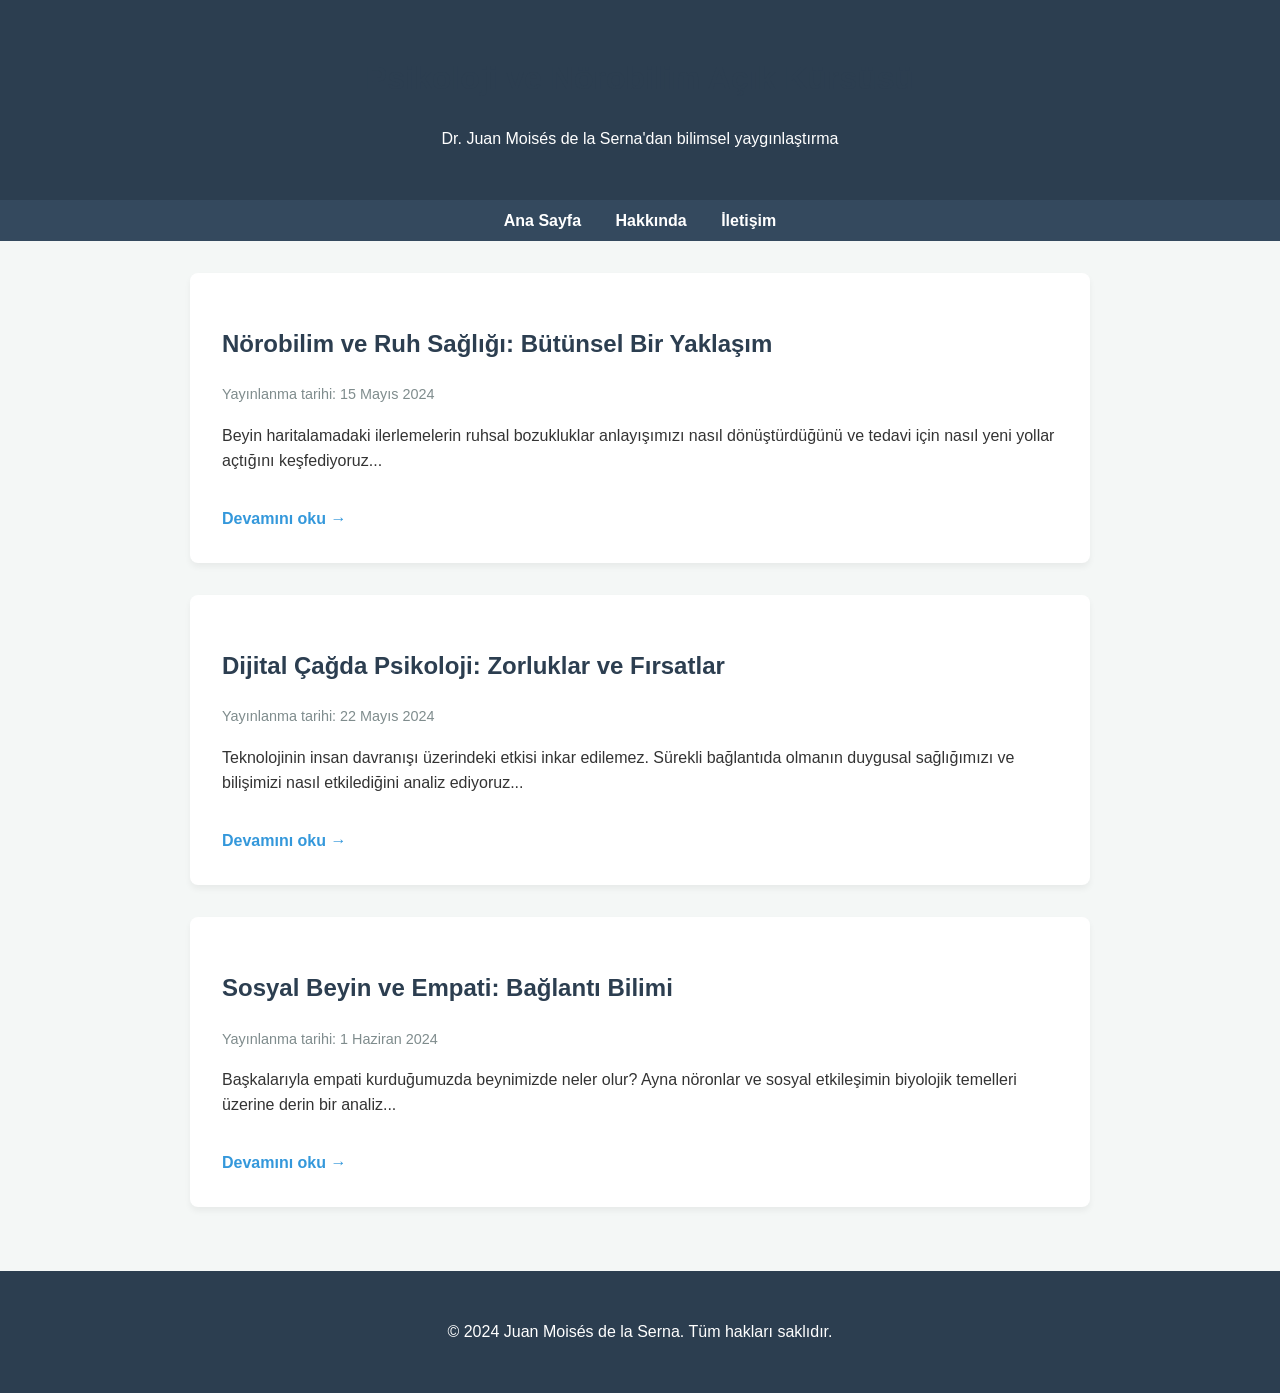
==== index.html @ e22c75d7 "Profesyonel Türkçe bilim blogu oluşturuldu ve iyileştirildi - Tüm depo dosyaları Türkçe'ye çevrildi " ====
<!DOCTYPE html>
<html lang="tr">
<head>
    <meta charset="UTF-8">
    <meta name="viewport" content="width=device-width, initial-scale=1.0">
    <title>Bilim Blogu - Juan Moisés de la Serna</title>
    <link rel="stylesheet" href="styles.css">
</head>
<body>
    <header>
        <h1>Psikoloji ve Nörobilim Açık Kürsüsü</h1>
        <p>Dr. Juan Moisés de la Serna'dan bilimsel yaygınlaştırma</p>
    </header>
    <nav>
        <a href="index.html">Ana Sayfa</a>
        <a href="hakkinda.html">Hakkında</a>
        <a href="iletisim.html">İletişim</a>
    </nav>
    <main>
        <section id="yazilar">
            <article class="card">
                <h2>Nörobilim ve Ruh Sağlığı: Bütünsel Bir Yaklaşım</h2>
                <p class="meta">Yayınlanma tarihi: 15 Mayıs 2024</p>
                <p>Beyin haritalamadaki ilerlemelerin ruhsal bozukluklar anlayışımızı nasıl dönüştürdüğünü ve tedavi için nasıl yeni yollar açtığını keşfediyoruz...</p>
                <a href="norobilim-ve-ruh-sagligi.html" class="post-link">Devamını oku &rarr;</a>
            </article>

            <article class="card">
                <h2>Dijital Çağda Psikoloji: Zorluklar ve Fırsatlar</h2>
                <p class="meta">Yayınlanma tarihi: 22 Mayıs 2024</p>
                <p>Teknolojinin insan davranışı üzerindeki etkisi inkar edilemez. Sürekli bağlantıda olmanın duygusal sağlığımızı ve bilişimizi nasıl etkilediğini analiz ediyoruz...</p>
                <a href="dijital-cagda-psikoloji.html" class="post-link">Devamını oku &rarr;</a>
            </article>

            <article class="card">
                <h2>Sosyal Beyin ve Empati: Bağlantı Bilimi</h2>
                <p class="meta">Yayınlanma tarihi: 1 Haziran 2024</p>
                <p>Başkalarıyla empati kurduğumuzda beynimizde neler olur? Ayna nöronlar ve sosyal etkileşimin biyolojik temelleri üzerine derin bir analiz...</p>
                <a href="sosyal-beyin-ve-empati.html" class="post-link">Devamını oku &rarr;</a>
            </article>
        </section>
    </main>
    <footer>
        <p>&copy; 2024 Juan Moisés de la Serna. Tüm hakları saklıdır.</p>
    </footer>
</body>
</html>
---- styles.css ----
:root {
    --primary-color: #2c3e50;
    --secondary-color: #34495e;
    --accent-color: #3498db;
    --text-color: #333;
    --bg-color: #f4f7f6;
    --white: #ffffff;
}

body {
    font-family: 'Segoe UI', Tahoma, Geneva, Verdana, sans-serif;
    line-height: 1.6;
    color: var(--text-color);
    background-color: var(--bg-color);
    margin: 0;
    padding: 0;
}

header {
    background: var(--primary-color);
    color: var(--white);
    padding: 2rem 0;
    text-align: center;
    box-shadow: 0 2px 5px rgba(0,0,0,0.1);
}

nav {
    background: var(--secondary-color);
    color: var(--white);
    padding: 0.5rem 0;
    text-align: center;
    position: sticky;
    top: 0;
    z-index: 1000;
}

nav a {
    color: var(--white);
    text-decoration: none;
    margin: 0 15px;
    font-weight: bold;
    transition: color 0.3s;
}

nav a:hover {
    color: var(--accent-color);
}

main {
    max-width: 900px;
    margin: 2rem auto;
    padding: 0 20px;
}

.card {
    background: var(--white);
    padding: 2rem;
    margin-bottom: 2rem;
    border-radius: 8px;
    box-shadow: 0 4px 6px rgba(0,0,0,0.05);
    transition: transform 0.3s;
}

.card:hover {
    transform: translateY(-5px);
}

h1, h2, h3 {
    color: var(--primary-color);
}

.post-link {
    display: inline-block;
    margin-top: 1rem;
    color: var(--accent-color);
    text-decoration: none;
    font-weight: bold;
}

.post-link:hover {
    text-decoration: underline;
}

footer {
    background: var(--primary-color);
    color: var(--white);
    text-align: center;
    padding: 2rem 0;
    margin-top: 4rem;
}

.meta {
    font-size: 0.9rem;
    color: #7f8c8d;
    margin-bottom: 1rem;
}

img {
    max-width: 100%;
    height: auto;
    border-radius: 4px;
}

@media (max-width: 600px) {
    nav a {
        display: block;
        margin: 10px 0;
    }
}
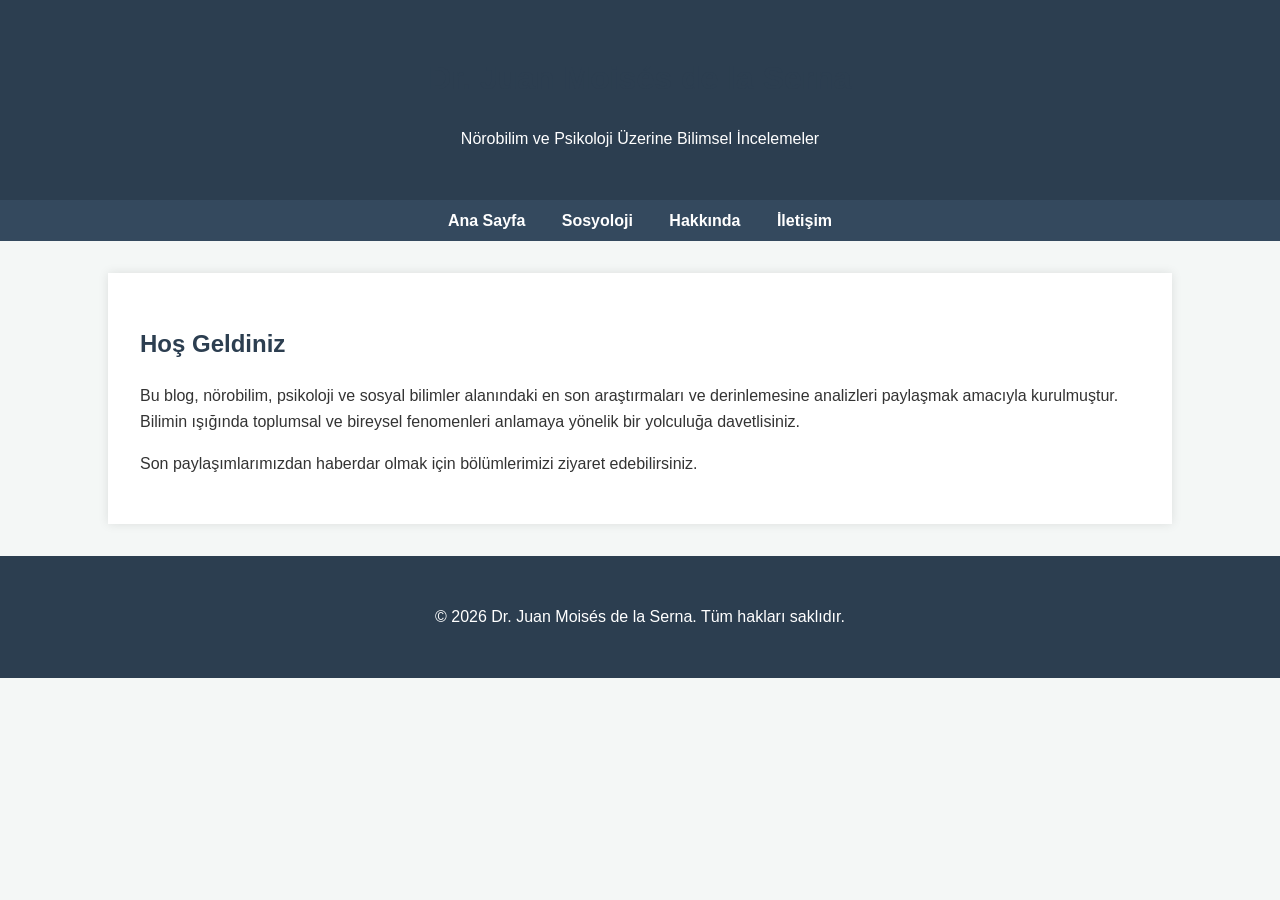
==== commit a0a20578: "feat: add interactive sociology animation and detailed blog post - Implemented a dynamic "Social Net" ====
--- a/index.html
+++ b/index.html
@@ -3,45 +3,29 @@
 <head>
     <meta charset="UTF-8">
     <meta name="viewport" content="width=device-width, initial-scale=1.0">
-    <title>Bilim Blogu - Juan Moisés de la Serna</title>
-    <link rel="stylesheet" href="styles.css">
+    <title>Dr. Juan Moisés de la Serna - Bilim Blogu</title>
+    <link rel="stylesheet" href="style.css">
 </head>
 <body>
     <header>
-        <h1>Psikoloji ve Nörobilim Açık Kürsüsü</h1>
-        <p>Dr. Juan Moisés de la Serna'dan bilimsel yaygınlaştırma</p>
+        <h1>Dr. Juan Moisés de la Serna</h1>
+        <p>Nörobilim ve Psikoloji Üzerine Bilimsel İncelemeler</p>
     </header>
     <nav>
         <a href="index.html">Ana Sayfa</a>
+        <a href="sosyoloji.html">Sosyoloji</a>
         <a href="hakkinda.html">Hakkında</a>
         <a href="iletisim.html">İletişim</a>
     </nav>
     <main>
-        <section id="yazilar">
-            <article class="card">
-                <h2>Nörobilim ve Ruh Sağlığı: Bütünsel Bir Yaklaşım</h2>
-                <p class="meta">Yayınlanma tarihi: 15 Mayıs 2024</p>
-                <p>Beyin haritalamadaki ilerlemelerin ruhsal bozukluklar anlayışımızı nasıl dönüştürdüğünü ve tedavi için nasıl yeni yollar açtığını keşfediyoruz...</p>
-                <a href="norobilim-ve-ruh-sagligi.html" class="post-link">Devamını oku &rarr;</a>
-            </article>
-
-            <article class="card">
-                <h2>Dijital Çağda Psikoloji: Zorluklar ve Fırsatlar</h2>
-                <p class="meta">Yayınlanma tarihi: 22 Mayıs 2024</p>
-                <p>Teknolojinin insan davranışı üzerindeki etkisi inkar edilemez. Sürekli bağlantıda olmanın duygusal sağlığımızı ve bilişimizi nasıl etkilediğini analiz ediyoruz...</p>
-                <a href="dijital-cagda-psikoloji.html" class="post-link">Devamını oku &rarr;</a>
-            </article>
-
-            <article class="card">
-                <h2>Sosyal Beyin ve Empati: Bağlantı Bilimi</h2>
-                <p class="meta">Yayınlanma tarihi: 1 Haziran 2024</p>
-                <p>Başkalarıyla empati kurduğumuzda beynimizde neler olur? Ayna nöronlar ve sosyal etkileşimin biyolojik temelleri üzerine derin bir analiz...</p>
-                <a href="sosyal-beyin-ve-empati.html" class="post-link">Devamını oku &rarr;</a>
-            </article>
-        </section>
+        <article>
+            <h2>Hoş Geldiniz</h2>
+            <p>Bu blog, nörobilim, psikoloji ve sosyal bilimler alanındaki en son araştırmaları ve derinlemesine analizleri paylaşmak amacıyla kurulmuştur. Bilimin ışığında toplumsal ve bireysel fenomenleri anlamaya yönelik bir yolculuğa davetlisiniz.</p>
+            <p>Son paylaşımlarımızdan haberdar olmak için bölümlerimizi ziyaret edebilirsiniz.</p>
+        </article>
     </main>
     <footer>
-        <p>&copy; 2024 Juan Moisés de la Serna. Tüm hakları saklıdır.</p>
+        <p>&copy; 2026 Dr. Juan Moisés de la Serna. Tüm hakları saklıdır.</p>
     </footer>
 </body>
 </html>
--- a/style.css
+++ b/style.css
@@ -0,0 +1,84 @@
+:root {
+    --primary-color: #2c3e50;
+    --secondary-color: #34495e;
+    --accent-color: #3498db;
+    --background-color: #f4f7f6;
+    --text-color: #333;
+    --light-text: #666;
+    --white: #ffffff;
+}
+
+body {
+    font-family: 'Segoe UI', Tahoma, Geneva, Verdana, sans-serif;
+    line-height: 1.6;
+    color: var(--text-color);
+    background-color: var(--background-color);
+    margin: 0;
+    padding: 0;
+}
+
+header {
+    background-color: var(--primary-color);
+    color: var(--white);
+    padding: 2rem 0;
+    text-align: center;
+}
+
+nav {
+    background-color: var(--secondary-color);
+    padding: 0.5rem;
+    text-align: center;
+    position: sticky;
+    top: 0;
+    z-index: 1000;
+}
+
+nav a {
+    color: var(--white);
+    text-decoration: none;
+    margin: 0 1rem;
+    font-weight: bold;
+}
+
+nav a:hover {
+    color: var(--accent-color);
+}
+
+main {
+    max-width: 1000px;
+    margin: 2rem auto;
+    padding: 0 2rem;
+    background-color: var(--white);
+    box-shadow: 0 0 10px rgba(0,0,0,0.1);
+}
+
+article {
+    padding: 2rem 0;
+}
+
+h1, h2, h3 {
+    color: var(--primary-color);
+}
+
+footer {
+    text-align: center;
+    padding: 2rem 0;
+    background-color: var(--primary-color);
+    color: var(--white);
+    margin-top: 2rem;
+}
+
+/* Animation Container */
+#animation-container {
+    width: 100%;
+    height: 400px;
+    background-color: #000;
+    margin: 2rem 0;
+    position: relative;
+    overflow: hidden;
+    border-radius: 8px;
+}
+
+canvas {
+    display: block;
+}
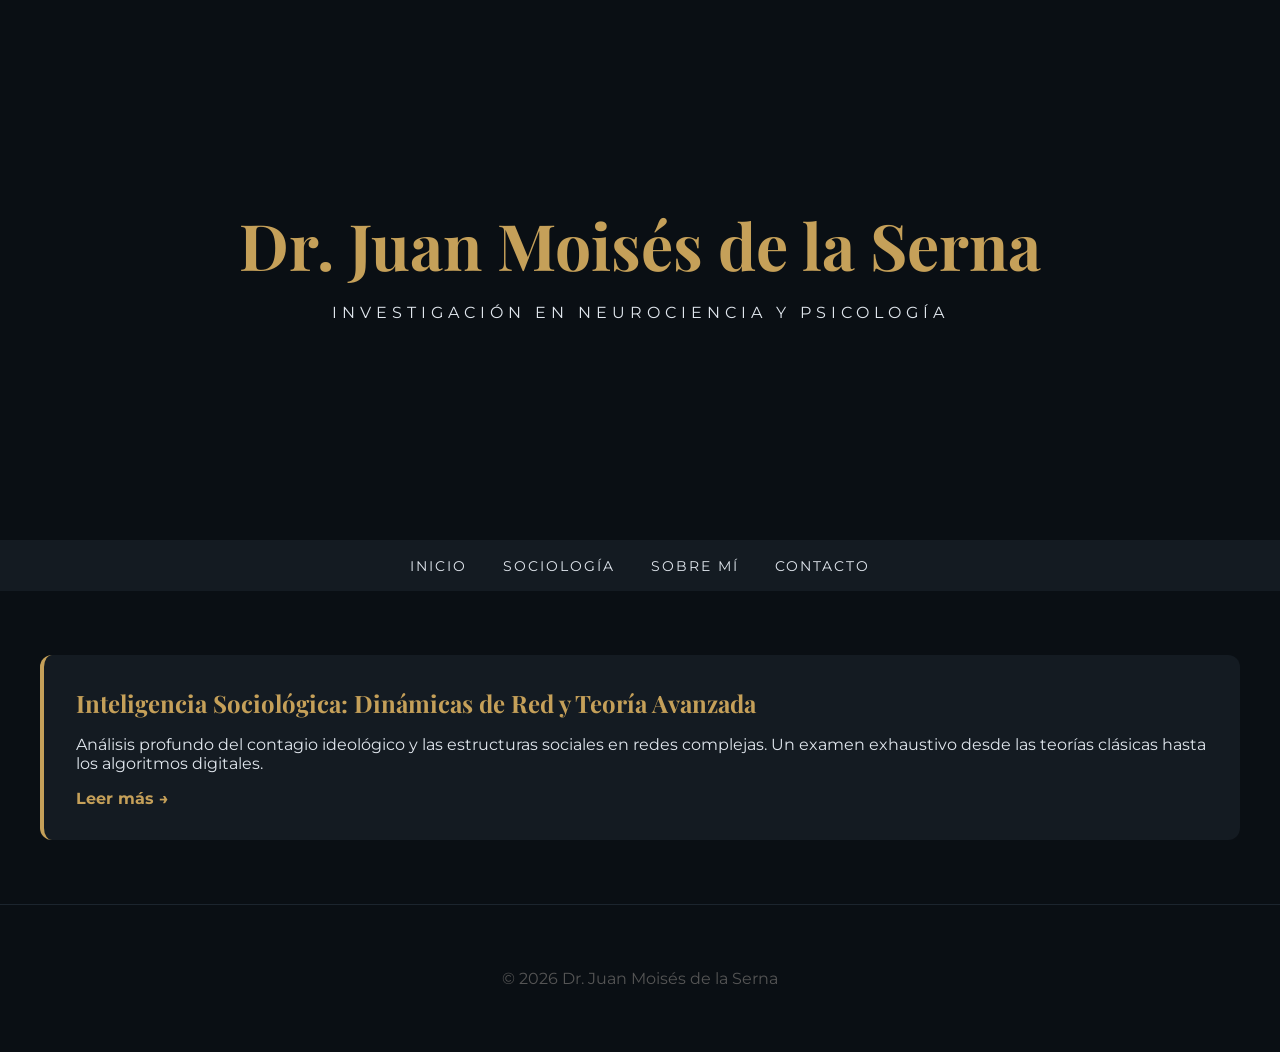
==== commit 99346e98: "Implementación de dashboard interactivo de sociología y localización completa al español Se ha desar" ====
--- a/index.html
+++ b/index.html
@@ -1,31 +1,45 @@
 <!DOCTYPE html>
-<html lang="tr">
+<html lang="es">
 <head>
     <meta charset="UTF-8">
     <meta name="viewport" content="width=device-width, initial-scale=1.0">
-    <title>Dr. Juan Moisés de la Serna - Bilim Blogu</title>
-    <link rel="stylesheet" href="style.css">
+    <title>Dr. Juan Moisés de la Serna - Blog de Ciencia e Investigación</title>
+    <link href="https://fonts.googleapis.com/css2?family=Montserrat:wght@300;600&family=Playfair+Display:wght@700;900&display=swap" rel="stylesheet">
+    <style>
+        :root { --primary: #c5a059; --bg: #0a0f14; --text: #e0e6ed; }
+        body { font-family: 'Montserrat', sans-serif; background: var(--bg); color: var(--text); margin: 0; padding: 0; }
+        header { height: 60vh; display: flex; flex-direction: column; justify-content: center; align-items: center; background: linear-gradient(rgba(10,15,20,0.8), rgba(10,15,20,0.8)), url('https://images.unsplash.com/photo-1451187580459-43490279c0fa?auto=format&fit=crop&q=80&w=2072'); background-size: cover; text-align: center; }
+        h1 { font-family: 'Playfair Display', serif; font-size: 4rem; color: var(--primary); margin: 0; }
+        nav { padding: 1rem; text-align: center; background: #141b22; }
+        nav a { color: var(--text); margin: 0 1rem; text-decoration: none; text-transform: uppercase; letter-spacing: 2px; font-size: 0.9rem; }
+        nav a:hover { color: var(--primary); }
+        .container { max-width: 1200px; margin: 4rem auto; padding: 0 2rem; }
+        .post-card { background: #141b22; padding: 2rem; border-radius: 12px; border-left: 4px solid var(--primary); margin-bottom: 2rem; transition: 0.3s; cursor: pointer; display: block; text-decoration: none; color: inherit; }
+        .post-card:hover { transform: translateX(10px); background: #1c252e; }
+        .post-card h2 { font-family: 'Playfair Display', serif; margin: 0 0 1rem 0; color: var(--primary); }
+        footer { padding: 4rem; text-align: center; border-top: 1px solid #1c252e; color: #555; }
+    </style>
 </head>
 <body>
     <header>
         <h1>Dr. Juan Moisés de la Serna</h1>
-        <p>Nörobilim ve Psikoloji Üzerine Bilimsel İncelemeler</p>
+        <p style="letter-spacing: 5px; text-transform: uppercase; margin-top: 1rem;">Investigación en Neurociencia y Psicología</p>
     </header>
     <nav>
-        <a href="index.html">Ana Sayfa</a>
-        <a href="sosyoloji.html">Sosyoloji</a>
-        <a href="hakkinda.html">Hakkında</a>
-        <a href="iletisim.html">İletişim</a>
+        <a href="index.html">Inicio</a>
+        <a href="sociologia.html">Sociología</a>
+        <a href="sobre-mi.html">Sobre mí</a>
+        <a href="contacto.html">Contacto</a>
     </nav>
-    <main>
-        <article>
-            <h2>Hoş Geldiniz</h2>
-            <p>Bu blog, nörobilim, psikoloji ve sosyal bilimler alanındaki en son araştırmaları ve derinlemesine analizleri paylaşmak amacıyla kurulmuştur. Bilimin ışığında toplumsal ve bireysel fenomenleri anlamaya yönelik bir yolculuğa davetlisiniz.</p>
-            <p>Son paylaşımlarımızdan haberdar olmak için bölümlerimizi ziyaret edebilirsiniz.</p>
-        </article>
-    </main>
+    <div class="container">
+        <a href="sociologia.html" class="post-card">
+            <h2>Inteligencia Sociológica: Dinámicas de Red y Teoría Avanzada</h2>
+            <p>Análisis profundo del contagio ideológico y las estructuras sociales en redes complejas. Un examen exhaustivo desde las teorías clásicas hasta los algoritmos digitales.</p>
+            <span style="color: var(--primary); font-weight: bold; margin-top: 1rem; display: block;">Leer más →</span>
+        </a>
+    </div>
     <footer>
-        <p>&copy; 2026 Dr. Juan Moisés de la Serna. Tüm hakları saklıdır.</p>
+        &copy; 2026 Dr. Juan Moisés de la Serna
     </footer>
 </body>
 </html>
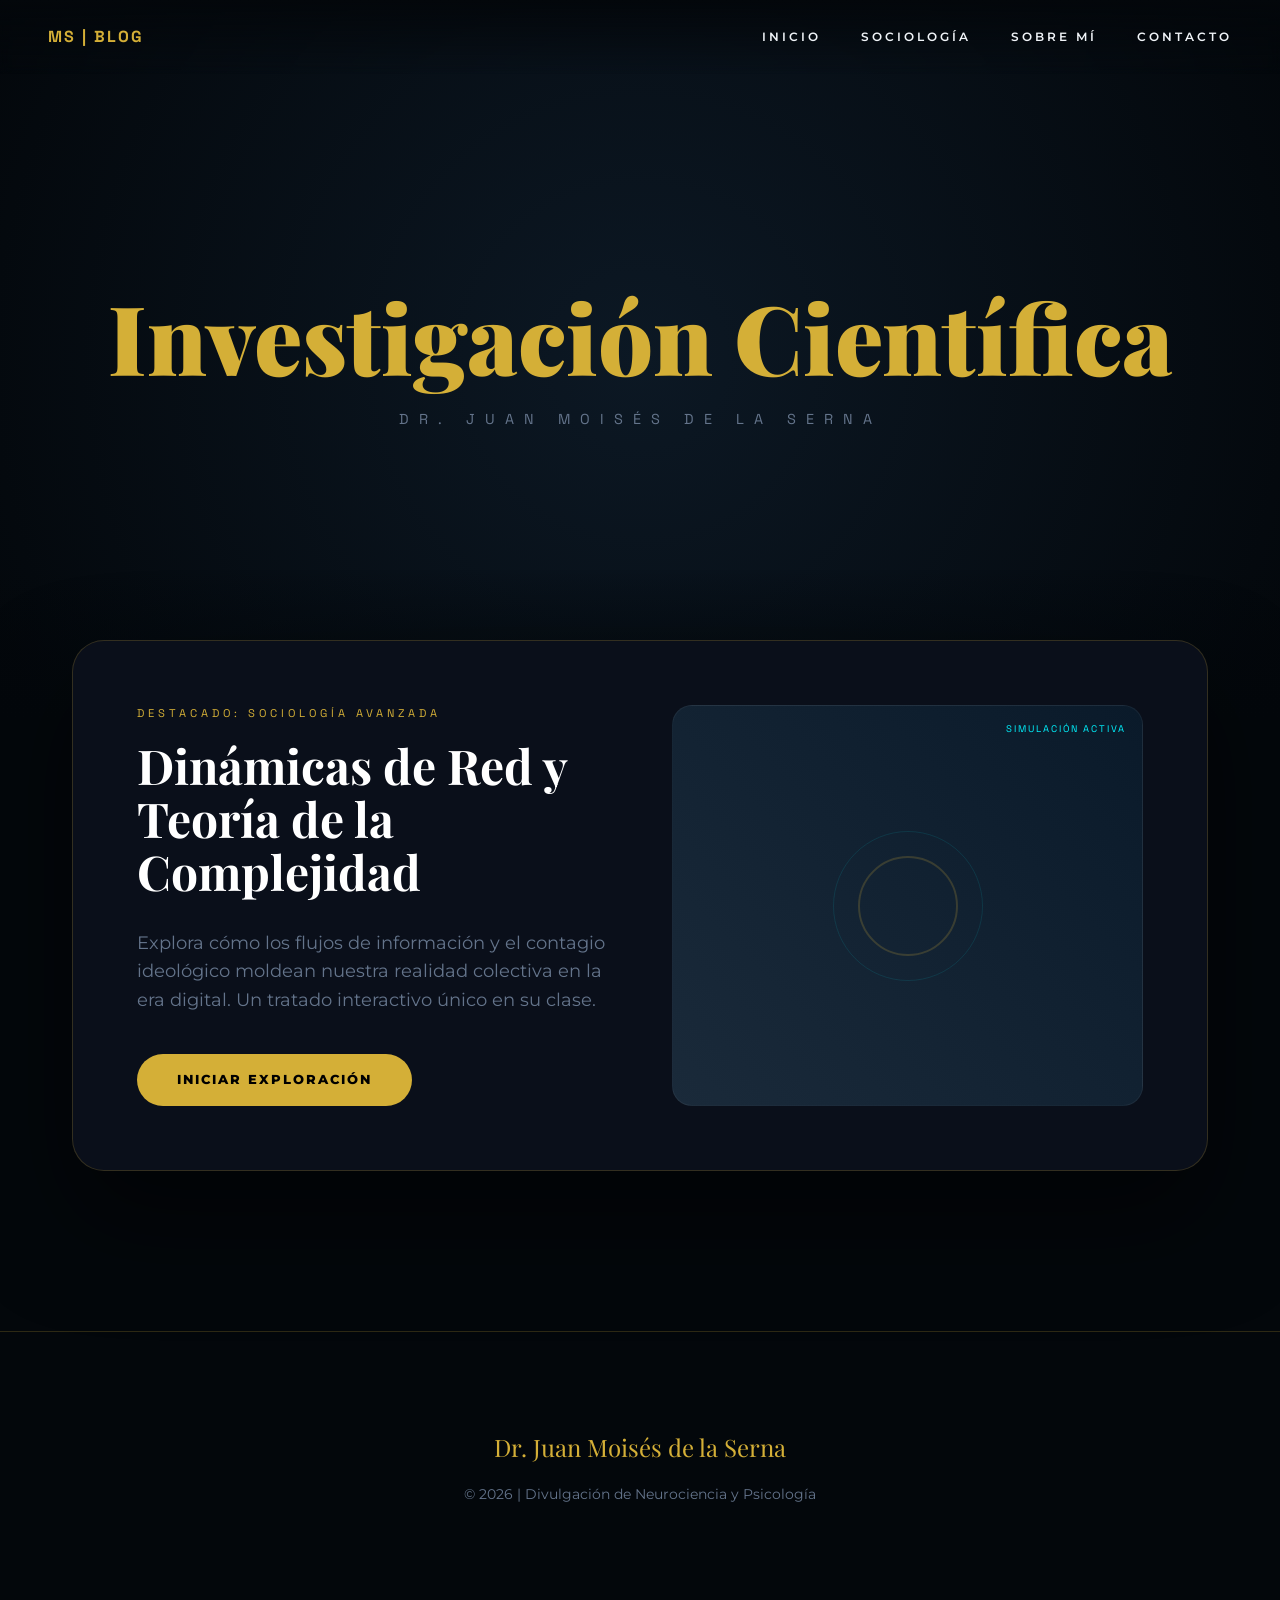
==== commit 1e21cee2: "Upgrade sociology blog to V2 Premium with Sinergia Social animation and 10k+ words. - Implemented 'S" ====
--- a/index.html
+++ b/index.html
@@ -4,42 +4,224 @@
     <meta charset="UTF-8">
     <meta name="viewport" content="width=device-width, initial-scale=1.0">
     <title>Dr. Juan Moisés de la Serna - Blog de Ciencia e Investigación</title>
-    <link href="https://fonts.googleapis.com/css2?family=Montserrat:wght@300;600&family=Playfair+Display:wght@700;900&display=swap" rel="stylesheet">
+    <link href="https://fonts.googleapis.com/css2?family=Montserrat:wght@200;400;600;800&family=Playfair+Display:ital,wght@0,400;0,700;0,900;1,400&family=Space+Grotesk:wght@300;500;700&display=swap" rel="stylesheet">
     <style>
-        :root { --primary: #c5a059; --bg: #0a0f14; --text: #e0e6ed; }
-        body { font-family: 'Montserrat', sans-serif; background: var(--bg); color: var(--text); margin: 0; padding: 0; }
-        header { height: 60vh; display: flex; flex-direction: column; justify-content: center; align-items: center; background: linear-gradient(rgba(10,15,20,0.8), rgba(10,15,20,0.8)), url('https://images.unsplash.com/photo-1451187580459-43490279c0fa?auto=format&fit=crop&q=80&w=2072'); background-size: cover; text-align: center; }
-        h1 { font-family: 'Playfair Display', serif; font-size: 4rem; color: var(--primary); margin: 0; }
-        nav { padding: 1rem; text-align: center; background: #141b22; }
-        nav a { color: var(--text); margin: 0 1rem; text-decoration: none; text-transform: uppercase; letter-spacing: 2px; font-size: 0.9rem; }
-        nav a:hover { color: var(--primary); }
-        .container { max-width: 1200px; margin: 4rem auto; padding: 0 2rem; }
-        .post-card { background: #141b22; padding: 2rem; border-radius: 12px; border-left: 4px solid var(--primary); margin-bottom: 2rem; transition: 0.3s; cursor: pointer; display: block; text-decoration: none; color: inherit; }
-        .post-card:hover { transform: translateX(10px); background: #1c252e; }
-        .post-card h2 { font-family: 'Playfair Display', serif; margin: 0 0 1rem 0; color: var(--primary); }
-        footer { padding: 4rem; text-align: center; border-top: 1px solid #1c252e; color: #555; }
+        :root {
+            --bg: #03070b;
+            --surface: #0a0f1a;
+            --primary: #d4af37;
+            --secondary: #00f3ff;
+            --text-main: #f0f4f8;
+            --text-dim: #64748b;
+            --border: rgba(212, 175, 55, 0.2);
+            --glass: rgba(10, 15, 26, 0.7);
+        }
+
+        * { margin: 0; padding: 0; box-sizing: border-box; }
+
+        body {
+            font-family: 'Montserrat', sans-serif;
+            background-color: var(--bg);
+            color: var(--text-main);
+            line-height: 1.6;
+            overflow-x: hidden;
+        }
+
+        nav {
+            position: fixed;
+            top: 0;
+            width: 100%;
+            padding: 1.5rem 3rem;
+            display: flex;
+            justify-content: space-between;
+            align-items: center;
+            z-index: 900;
+            background: linear-gradient(to bottom, var(--bg), transparent);
+            backdrop-filter: blur(5px);
+        }
+
+        .nav-links { display: flex; gap: 2.5rem; }
+        .nav-links a {
+            color: var(--text-main);
+            text-decoration: none;
+            text-transform: uppercase;
+            font-size: 0.75rem;
+            letter-spacing: 3px;
+            font-weight: 600;
+            transition: 0.4s;
+            position: relative;
+        }
+        .nav-links a:hover { color: var(--primary); }
+
+        header {
+            height: 80vh;
+            display: flex;
+            flex-direction: column;
+            justify-content: center;
+            align-items: center;
+            position: relative;
+            background: radial-gradient(circle at center, #0c1824 0%, var(--bg) 100%);
+            text-align: center;
+            overflow: hidden;
+        }
+
+        header::after {
+            content: '';
+            position: absolute;
+            bottom: 0;
+            width: 100%;
+            height: 150px;
+            background: linear-gradient(to top, var(--bg), transparent);
+        }
+
+        h1 {
+            font-family: 'Playfair Display', serif;
+            font-size: clamp(3rem, 8vw, 6rem);
+            font-weight: 900;
+            color: var(--primary);
+            margin: 0;
+            line-height: 1;
+        }
+
+        .tagline {
+            font-family: 'Space Grotesk', sans-serif;
+            letter-spacing: 10px;
+            text-transform: uppercase;
+            color: var(--text-dim);
+            margin-top: 1.5rem;
+            font-size: 0.9rem;
+        }
+
+        .container {
+            max-width: 1200px;
+            margin: -5rem auto 10rem;
+            padding: 0 2rem;
+            position: relative;
+            z-index: 10;
+        }
+
+        .featured-card {
+            background: var(--surface);
+            border-radius: 32px;
+            padding: 4rem;
+            border: 1px solid var(--border);
+            display: grid;
+            grid-template-columns: 1fr 1fr;
+            gap: 4rem;
+            text-decoration: none;
+            color: inherit;
+            transition: 0.5s cubic-bezier(0.165, 0.84, 0.44, 1);
+            box-shadow: 0 50px 100px rgba(0,0,0,0.5);
+        }
+
+        .featured-card:hover {
+            transform: translateY(-10px);
+            border-color: var(--primary);
+            box-shadow: 0 70px 120px rgba(0,0,0,0.6);
+        }
+
+        .featured-info h2 {
+            font-family: 'Playfair Display', serif;
+            font-size: 3rem;
+            color: #fff;
+            margin-bottom: 2rem;
+            line-height: 1.1;
+        }
+
+        .featured-info p {
+            font-size: 1.1rem;
+            color: var(--text-dim);
+            margin-bottom: 2.5rem;
+        }
+
+        .btn-read {
+            display: inline-block;
+            padding: 1rem 2.5rem;
+            background: var(--primary);
+            color: #000;
+            text-transform: uppercase;
+            font-weight: 800;
+            letter-spacing: 2px;
+            border-radius: 50px;
+            font-size: 0.8rem;
+            transition: 0.3s;
+        }
+
+        .featured-visual {
+            background: linear-gradient(45deg, #1a2a3a, #0a1a2a);
+            border-radius: 20px;
+            display: flex;
+            justify-content: center;
+            align-items: center;
+            border: 1px solid rgba(255,255,255,0.05);
+            position: relative;
+            overflow: hidden;
+        }
+
+        .featured-visual::before {
+            content: 'SIMULACIÓN ACTIVA';
+            position: absolute;
+            top: 1rem;
+            right: 1rem;
+            font-family: 'Space Grotesk', sans-serif;
+            font-size: 0.6rem;
+            color: var(--secondary);
+            letter-spacing: 2px;
+        }
+
+        footer {
+            padding: 6rem;
+            text-align: center;
+            border-top: 1px solid var(--border);
+        }
+
+        @media (max-width: 900px) {
+            .featured-card { grid-template-columns: 1fr; }
+        }
     </style>
 </head>
 <body>
+    <nav>
+        <div style="font-family: 'Space Grotesk', sans-serif; font-weight: 700; color: var(--primary); letter-spacing: 2px;">MS | BLOG</div>
+        <div class="nav-links">
+            <a href="index.html">Inicio</a>
+            <a href="sociologia.html">Sociología</a>
+            <a href="sobre-mi.html">Sobre mí</a>
+            <a href="contacto.html">Contacto</a>
+        </div>
+    </nav>
+
     <header>
-        <h1>Dr. Juan Moisés de la Serna</h1>
-        <p style="letter-spacing: 5px; text-transform: uppercase; margin-top: 1rem;">Investigación en Neurociencia y Psicología</p>
+        <h1>Investigación Científica</h1>
+        <div class="tagline">Dr. Juan Moisés de la Serna</div>
     </header>
-    <nav>
-        <a href="index.html">Inicio</a>
-        <a href="sociologia.html">Sociología</a>
-        <a href="sobre-mi.html">Sobre mí</a>
-        <a href="contacto.html">Contacto</a>
-    </nav>
+
     <div class="container">
-        <a href="sociologia.html" class="post-card">
-            <h2>Inteligencia Sociológica: Dinámicas de Red y Teoría Avanzada</h2>
-            <p>Análisis profundo del contagio ideológico y las estructuras sociales en redes complejas. Un examen exhaustivo desde las teorías clásicas hasta los algoritmos digitales.</p>
-            <span style="color: var(--primary); font-weight: bold; margin-top: 1rem; display: block;">Leer más →</span>
+        <a href="sociologia.html" class="featured-card">
+            <div class="featured-info">
+                <span style="color: var(--primary); font-family: 'Space Grotesk', sans-serif; letter-spacing: 4px; font-size: 0.7rem; text-transform: uppercase; display: block; margin-bottom: 1rem;">Destacado: Sociología Avanzada</span>
+                <h2>Dinámicas de Red y Teoría de la Complejidad</h2>
+                <p>Explora cómo los flujos de información y el contagio ideológico moldean nuestra realidad colectiva en la era digital. Un tratado interactivo único en su clase.</p>
+                <div class="btn-read">Iniciar Exploración</div>
+            </div>
+            <div class="featured-visual">
+                <div style="width: 100px; height: 100px; border: 2px solid var(--primary); border-radius: 50%; opacity: 0.2; animation: pulse 2s infinite;"></div>
+                <div style="width: 150px; height: 150px; border: 1px solid var(--secondary); border-radius: 50%; opacity: 0.1; position: absolute; animation: pulse 3s infinite;"></div>
+            </div>
         </a>
     </div>
+
     <footer>
-        &copy; 2026 Dr. Juan Moisés de la Serna
+        <div style="font-family: 'Playfair Display', serif; font-size: 1.5rem; color: var(--primary); margin-bottom: 1rem;">Dr. Juan Moisés de la Serna</div>
+        <p style="color: var(--text-dim); font-size: 0.9rem;">&copy; 2026 | Divulgación de Neurociencia y Psicología</p>
     </footer>
+
+    <style>
+        @keyframes pulse {
+            0% { transform: scale(0.8); opacity: 0.2; }
+            50% { transform: scale(1.2); opacity: 0.5; }
+            100% { transform: scale(0.8); opacity: 0.2; }
+        }
+    </style>
 </body>
 </html>
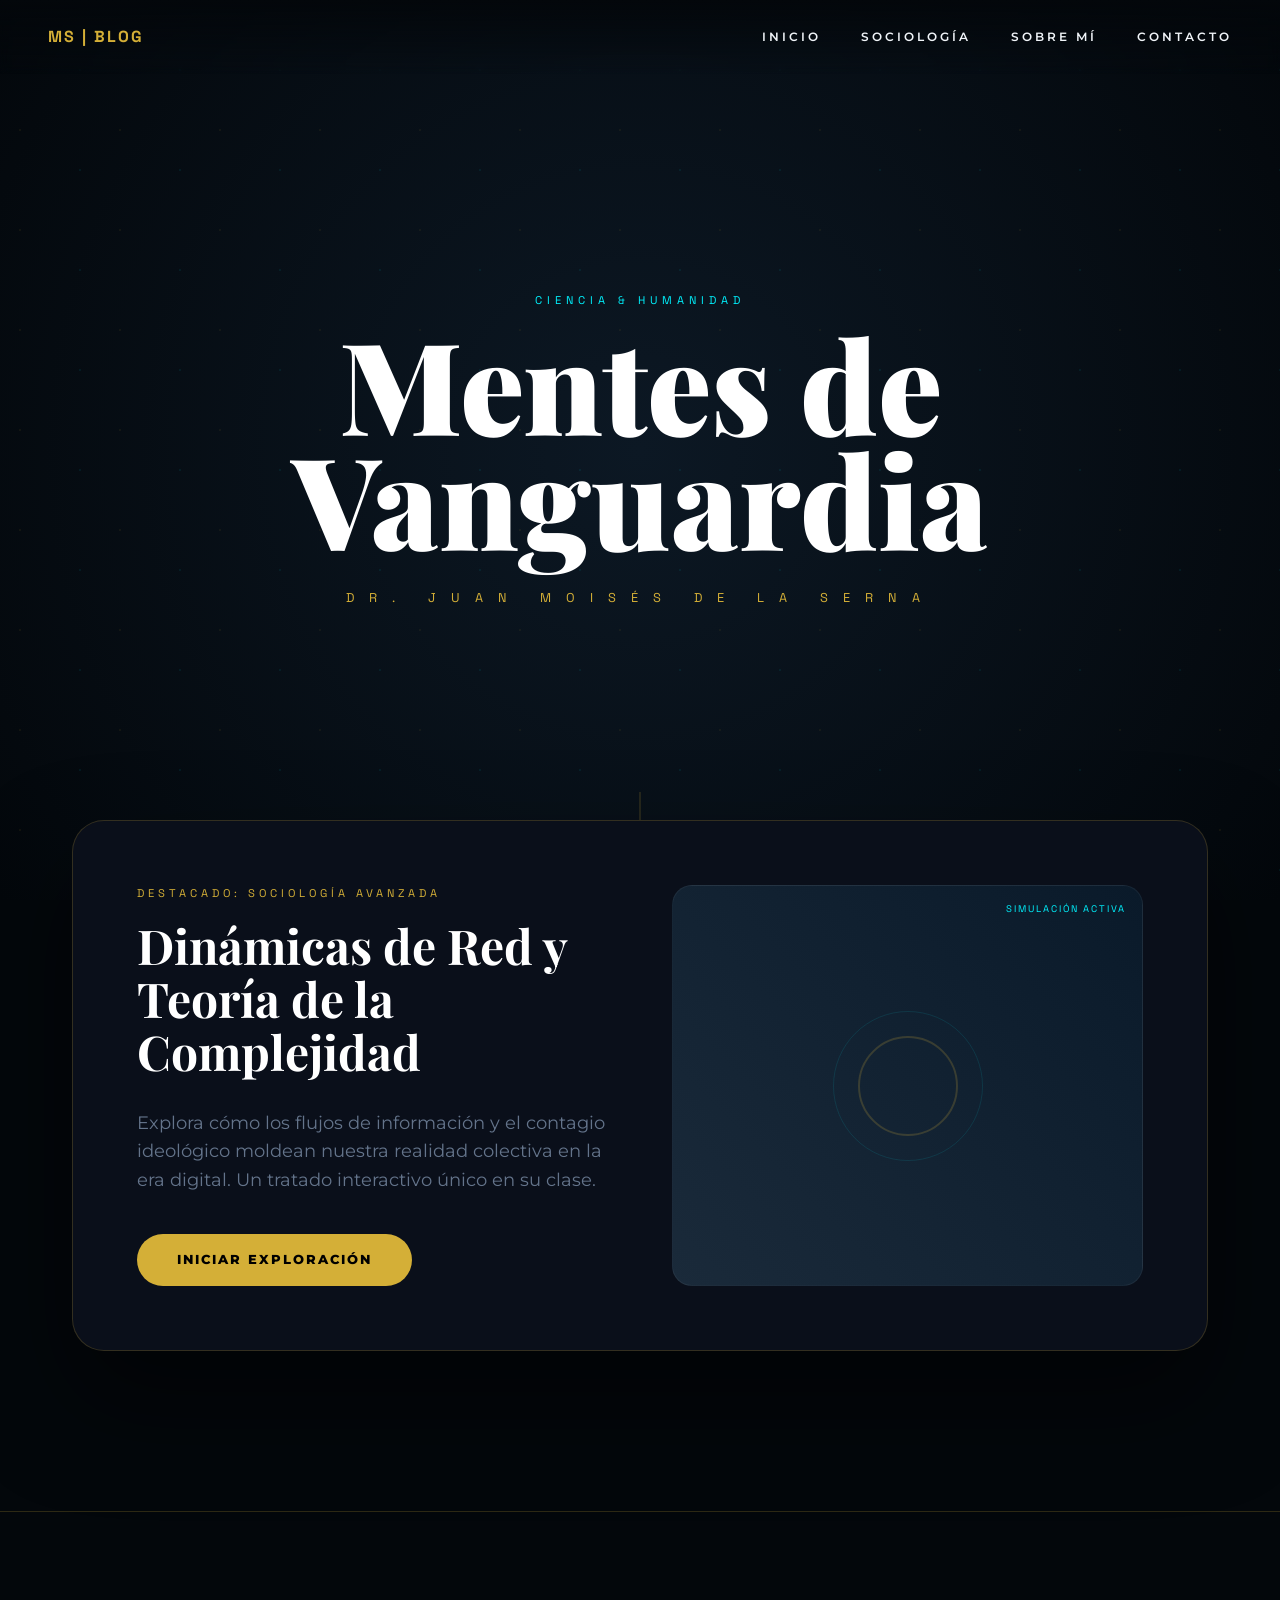
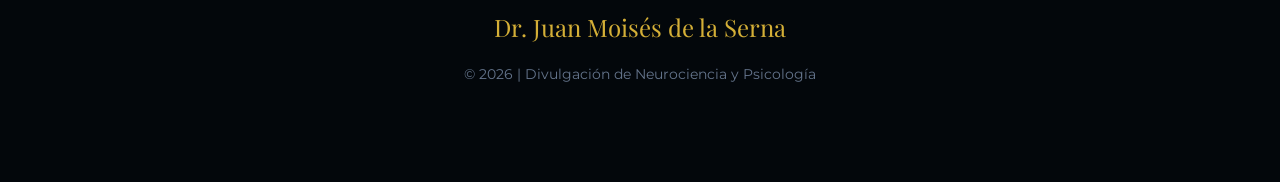
==== commit 4a9f7e82: "feat: premium sociology blog with interactive V3 simulation engine - Implements 'Social Intelligence" ====
--- a/index.html
+++ b/index.html
@@ -54,42 +54,52 @@
         .nav-links a:hover { color: var(--primary); }
 
         header {
-            height: 80vh;
+            height: 100vh;
             display: flex;
             flex-direction: column;
             justify-content: center;
             align-items: center;
             position: relative;
-            background: radial-gradient(circle at center, #0c1824 0%, var(--bg) 100%);
+            background: radial-gradient(circle at 50% 50%, #0c1824 0%, var(--bg) 100%);
             text-align: center;
             overflow: hidden;
         }
 
-        header::after {
-            content: '';
+        .hero-bg {
             position: absolute;
-            bottom: 0;
             width: 100%;
-            height: 150px;
-            background: linear-gradient(to top, var(--bg), transparent);
+            height: 100%;
+            opacity: 0.2;
+            background-image:
+                radial-gradient(circle at 20% 30%, var(--primary) 0%, transparent 1%),
+                radial-gradient(circle at 80% 70%, var(--secondary) 0%, transparent 1%);
+            background-size: 100px 100px;
+            animation: moveBg 60s linear infinite;
+        }
+
+        @keyframes moveBg {
+            from { background-position: 0 0; }
+            to { background-position: 1000px 1000px; }
         }
 
         h1 {
             font-family: 'Playfair Display', serif;
-            font-size: clamp(3rem, 8vw, 6rem);
+            font-size: clamp(3.5rem, 10vw, 8rem);
             font-weight: 900;
-            color: var(--primary);
+            color: #fff;
             margin: 0;
-            line-height: 1;
+            line-height: 0.9;
+            z-index: 10;
         }
 
         .tagline {
             font-family: 'Space Grotesk', sans-serif;
-            letter-spacing: 10px;
+            letter-spacing: 15px;
             text-transform: uppercase;
-            color: var(--text-dim);
-            margin-top: 1.5rem;
-            font-size: 0.9rem;
+            color: var(--primary);
+            margin-top: 2rem;
+            font-size: 0.8rem;
+            z-index: 10;
         }
 
         .container {
@@ -192,8 +202,13 @@
     </nav>
 
     <header>
-        <h1>Investigación Científica</h1>
+        <div class="hero-bg"></div>
+        <div style="font-family: 'Space Grotesk', sans-serif; font-size: 0.7rem; color: var(--secondary); letter-spacing: 5px; margin-bottom: 1rem; z-index: 10;">CIENCIA & HUMANIDAD</div>
+        <h1>Mentes de Vanguardia</h1>
         <div class="tagline">Dr. Juan Moisés de la Serna</div>
+        <div style="position: absolute; bottom: 3rem; left: 50%; transform: translateX(-50%); opacity: 0.3; animation: bounce 2s infinite; z-index: 10;">
+            <div style="width: 1px; height: 60px; background: var(--primary);"></div>
+        </div>
     </header>
 
     <div class="container">
@@ -222,6 +237,11 @@
             50% { transform: scale(1.2); opacity: 0.5; }
             100% { transform: scale(0.8); opacity: 0.2; }
         }
+        @keyframes bounce {
+            0%, 20%, 50%, 80%, 100% {transform: translateY(0) translateX(-50%);}
+            40% {transform: translateY(-10px) translateX(-50%);}
+            60% {transform: translateY(-5px) translateX(-50%);}
+        }
     </style>
 </body>
 </html>
